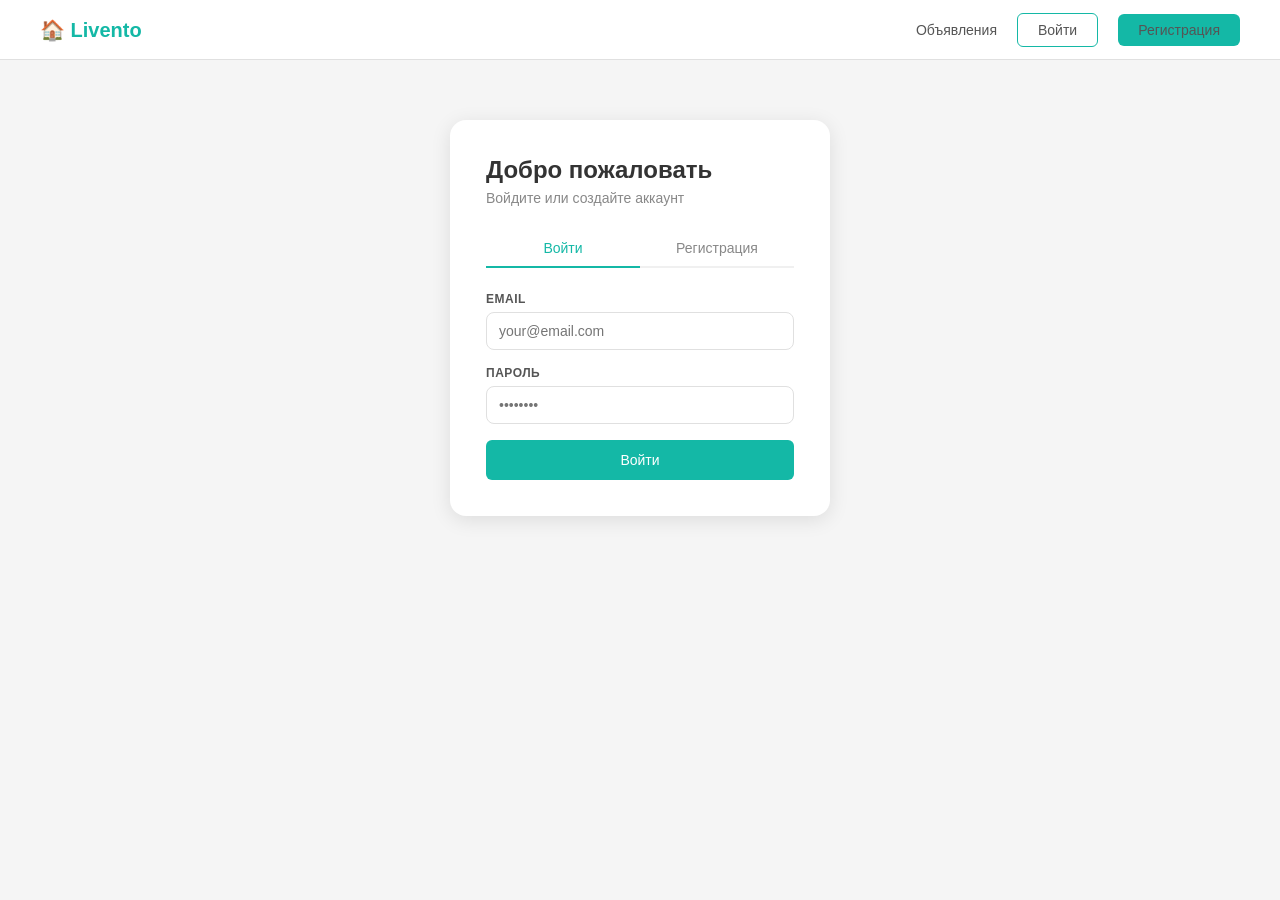
==== templates/auth.html @ 3b9d8dfd "Project Version 1.9 (Add frontend to improve project usability)" ====
<!DOCTYPE html>
<html lang="ru">
<head>
    <meta charset="UTF-8">
    <meta name="viewport" content="width=device-width, initial-scale=1.0">
    <title>Вход - Livento</title>
    <link rel="stylesheet" href="/static/css/style.css">
</head>
<body>

<nav>
    <a href="/" class="nav-logo">🏠 Livento</a>
    <div class="nav-links" id="nav-links"></div>
</nav>

<div class="auth-container">
    <div class="auth-card">
        <h2>Добро пожаловать</h2>
        <p>Войдите или создайте аккаунт</p>

        <div class="auth-tabs">
            <div class="auth-tab active" id="tab-login" onclick="switchTab('login')">Войти</div>
            <div class="auth-tab" id="tab-register" onclick="switchTab('register')">Регистрация</div>
        </div>

        <!-- LOGIN FORM -->
        <div id="form-login">
            <div class="form-group">
                <label>Email</label>
                <input type="email" id="login-email" placeholder="your@email.com">
            </div>
            <div class="form-group">
                <label>Пароль</label>
                <input type="password" id="login-password" placeholder="••••••••">
            </div>
            <button class="btn btn-primary" style="width:100%; padding:12px" onclick="login()">
                Войти
            </button>
        </div>

        <!-- REGISTER FORM -->
        <div id="form-register" style="display:none">
            <div class="form-group">
                <label>Email</label>
                <input type="email" id="reg-email" placeholder="your@email.com">
            </div>
            <div class="form-group">
                <label>Имя пользователя</label>
                <input type="text" id="reg-username" placeholder="username">
            </div>
            <div class="form-group">
                <label>Пароль</label>
                <input type="password" id="reg-password" placeholder="Минимум 8 символов">
            </div>
            <div class="form-group">
                <label>Телефон (необязательно)</label>
                <input type="tel" id="reg-phone" placeholder="+49 123 456789">
            </div>
            <div class="form-group">
                <label>Я хочу</label>
                <select id="reg-role">
                    <option value="tenant">Снимать жильё (арендатор)</option>
                    <option value="landlord">Сдавать жильё (арендодатель)</option>
                </select>
            </div>
            <button class="btn btn-primary" style="width:100%; padding:12px" onclick="register()">
                Создать аккаунт
            </button>
        </div>
    </div>
</div>

<div id="toast" class="toast"></div>

<script src="/static/js/main.js"></script>
<script>
    // если уже залогинен - на главную
    if (getUser()) location.href = '/';

    updateNav();

    // проверяем ?tab=register в URL
    const urlTab = new URLSearchParams(location.search).get('tab');
    if (urlTab === 'register') switchTab('register');

    function switchTab(tab) {
        document.getElementById('form-login').style.display = tab === 'login' ? 'block' : 'none';
        document.getElementById('form-register').style.display = tab === 'register' ? 'block' : 'none';
        document.getElementById('tab-login').classList.toggle('active', tab === 'login');
        document.getElementById('tab-register').classList.toggle('active', tab === 'register');
    }

    async function login() {
        const email = document.getElementById('login-email').value.trim();
        const password = document.getElementById('login-password').value;

        if (!email || !password) { toast('Заполните все поля', 'error'); return; }

        try {
            const user = await request(`${API}/auth/login/`, 'POST', { email, password });
            localStorage.setItem('user', JSON.stringify(user));
            toast('Вы вошли!', 'success');
            setTimeout(() => location.href = '/', 800);
        } catch(e) {
            const msg = e.non_field_errors?.[0] || e.detail || 'Неверный email или пароль';
            toast(msg, 'error');
        }
    }

    async function register() {
        const email = document.getElementById('reg-email').value.trim();
        const username = document.getElementById('reg-username').value.trim();
        const password = document.getElementById('reg-password').value;
        const phone = document.getElementById('reg-phone').value.trim();
        const role = document.getElementById('reg-role').value;

        if (!email || !username || !password) { toast('Заполните обязательные поля', 'error'); return; }

        try {
            const user = await request(`${API}/auth/register/`, 'POST', {
                email, username, password, phone, role
            });
            localStorage.setItem('user', JSON.stringify(user));
            toast('Аккаунт создан!', 'success');
            setTimeout(() => location.href = '/', 800);
        } catch(e) {
            const msg = e.email?.[0] || e.username?.[0] || e.password?.[0] || e.detail || 'Ошибка регистрации';
            toast(msg, 'error');
        }
    }

    // Enter для отправки форм
    document.addEventListener('keydown', (e) => {
        if (e.key === 'Enter') {
            const isLogin = document.getElementById('form-login').style.display !== 'none';
            isLogin ? login() : register();
        }
    });
</script>
</body>
</html>
---- static/css/style.css ----
* {
    margin: 0;
    padding: 0;
    box-sizing: border-box;
}

body {
    font-family: 'Segoe UI', sans-serif;
    background: #f5f5f5;
    color: #333;
}

/* NAV */
nav {
    background: #fff;
    border-bottom: 1px solid #e0e0e0;
    padding: 0 40px;
    display: flex;
    align-items: center;
    justify-content: space-between;
    height: 60px;
    position: sticky;
    top: 0;
    z-index: 100;
}

.nav-logo {
    font-size: 20px;
    font-weight: 700;
    color: #14b8a6;
    text-decoration: none;
}

.nav-links {
    display: flex;
    gap: 20px;
    align-items: center;
}

.nav-links a {
    text-decoration: none;
    color: #555;
    font-size: 14px;
    transition: color 0.2s;
}

.nav-links a:hover { color: #14b8a6; }

.btn {
    padding: 8px 20px;
    border-radius: 6px;
    border: none;
    cursor: pointer;
    font-size: 14px;
    font-weight: 500;
    transition: all 0.2s;
}

.btn-primary {
    background: #14b8a6;
    color: #fff;
}

.btn-primary:hover { background: #0d9488; }

.btn-outline {
    background: transparent;
    border: 1px solid #14b8a6;
    color: #14b8a6;
}

.btn-outline:hover {
    background: #14b8a6;
    color: #fff;
}

.btn-secondary {
    background: #f0f0f0;
    color: #333;
}

.btn-secondary:hover { background: #e0e0e0; }

/* HERO */
.hero {
    background: linear-gradient(135deg, #14b8a6 0%, #0d9488 100%);
    color: #fff;
    padding: 60px 40px;
    text-align: center;
}

.hero h1 {
    font-size: 36px;
    margin-bottom: 12px;
}

.hero p {
    font-size: 16px;
    opacity: 0.9;
    margin-bottom: 30px;
}

/* SEARCH BAR */
.search-bar {
    background: #fff;
    border-radius: 10px;
    padding: 16px 20px;
    display: flex;
    gap: 12px;
    max-width: 800px;
    margin: 0 auto;
    box-shadow: 0 4px 20px rgba(0,0,0,0.15);
}

.search-bar input, .search-bar select {
    flex: 1;
    border: 1px solid #e0e0e0;
    border-radius: 6px;
    padding: 8px 12px;
    font-size: 14px;
    outline: none;
}

.search-bar input:focus, .search-bar select:focus {
    border-color: #14b8a6;
}

/* MAIN CONTENT */
.container {
    max-width: 1200px;
    margin: 0 auto;
    padding: 40px 20px;
}

.section-title {
    font-size: 22px;
    font-weight: 600;
    margin-bottom: 24px;
    color: #222;
}

/* FILTERS */
.filters {
    background: #fff;
    border-radius: 10px;
    padding: 20px;
    margin-bottom: 24px;
    display: flex;
    gap: 12px;
    flex-wrap: wrap;
    align-items: center;
    box-shadow: 0 1px 4px rgba(0,0,0,0.08);
}

.filters input, .filters select {
    border: 1px solid #e0e0e0;
    border-radius: 6px;
    padding: 8px 12px;
    font-size: 13px;
    outline: none;
}

.filters input:focus, .filters select:focus {
    border-color: #14b8a6;
}

/* LISTINGS GRID */
.listings-grid {
    display: grid;
    grid-template-columns: repeat(auto-fill, minmax(300px, 1fr));
    gap: 24px;
}

.listing-card {
    background: #fff;
    border-radius: 12px;
    overflow: hidden;
    box-shadow: 0 1px 4px rgba(0,0,0,0.08);
    transition: transform 0.2s, box-shadow 0.2s;
    cursor: pointer;
    text-decoration: none;
    color: inherit;
    display: block;
}

.listing-card:hover {
    transform: translateY(-4px);
    box-shadow: 0 8px 24px rgba(0,0,0,0.12);
}

.listing-card-img {
    width: 100%;
    height: 180px;
    background: linear-gradient(135deg, #14b8a622, #14b8a644);
    display: flex;
    align-items: center;
    justify-content: center;
    font-size: 48px;
}

.listing-card-body {
    padding: 16px;
}

.listing-card-title {
    font-size: 16px;
    font-weight: 600;
    margin-bottom: 6px;
    white-space: nowrap;
    overflow: hidden;
    text-overflow: ellipsis;
}

.listing-card-location {
    font-size: 13px;
    color: #888;
    margin-bottom: 10px;
}

.listing-card-location span { margin-right: 4px; }

.listing-card-footer {
    display: flex;
    justify-content: space-between;
    align-items: center;
}

.listing-card-price {
    font-size: 18px;
    font-weight: 700;
    color: #14b8a6;
}

.listing-card-price span {
    font-size: 12px;
    font-weight: 400;
    color: #888;
}

.badge {
    font-size: 11px;
    padding: 3px 8px;
    border-radius: 20px;
    background: #f0f0f0;
    color: #555;
}

.badge-type {
    background: #14b8a622;
    color: #14b8a6;
}

/* DETAIL PAGE */
.detail-grid {
    display: grid;
    grid-template-columns: 2fr 1fr;
    gap: 30px;
}

.detail-img {
    width: 100%;
    height: 300px;
    background: linear-gradient(135deg, #14b8a622, #14b8a655);
    border-radius: 12px;
    display: flex;
    align-items: center;
    justify-content: center;
    font-size: 80px;
    margin-bottom: 24px;
}

.detail-title {
    font-size: 26px;
    font-weight: 700;
    margin-bottom: 8px;
}

.detail-location {
    color: #888;
    font-size: 14px;
    margin-bottom: 16px;
}

.detail-description {
    font-size: 15px;
    line-height: 1.6;
    color: #444;
    margin-bottom: 24px;
}

.detail-stats {
    display: flex;
    gap: 24px;
    margin-bottom: 24px;
}

.stat {
    text-align: center;
}

.stat-value {
    font-size: 22px;
    font-weight: 700;
    color: #14b8a6;
}

.stat-label {
    font-size: 12px;
    color: #888;
}

/* BOOKING CARD */
.booking-card {
    background: #fff;
    border-radius: 12px;
    padding: 24px;
    box-shadow: 0 2px 12px rgba(0,0,0,0.1);
    position: sticky;
    top: 80px;
}

.booking-card h3 {
    font-size: 20px;
    margin-bottom: 4px;
}

.booking-card .price {
    font-size: 24px;
    font-weight: 700;
    color: #14b8a6;
    margin-bottom: 20px;
}

.booking-card .price span {
    font-size: 14px;
    font-weight: 400;
    color: #888;
}

.form-group {
    margin-bottom: 16px;
}

.form-group label {
    display: block;
    font-size: 12px;
    font-weight: 600;
    color: #555;
    margin-bottom: 6px;
    text-transform: uppercase;
    letter-spacing: 0.5px;
}

.form-group input, .form-group select {
    width: 100%;
    border: 1px solid #e0e0e0;
    border-radius: 8px;
    padding: 10px 12px;
    font-size: 14px;
    outline: none;
}

.form-group input:focus, .form-group select:focus {
    border-color: #14b8a6;
}

.total-price {
    background: #f9f9f9;
    border-radius: 8px;
    padding: 12px;
    margin-bottom: 16px;
    display: flex;
    justify-content: space-between;
    font-size: 14px;
}

.total-price strong { color: #14b8a6; }

/* AUTH */
.auth-container {
    max-width: 420px;
    margin: 60px auto;
    padding: 0 20px;
}

.auth-card {
    background: #fff;
    border-radius: 16px;
    padding: 36px;
    box-shadow: 0 4px 20px rgba(0,0,0,0.1);
}

.auth-card h2 {
    font-size: 24px;
    margin-bottom: 6px;
}

.auth-card p {
    color: #888;
    font-size: 14px;
    margin-bottom: 24px;
}

.auth-tabs {
    display: flex;
    gap: 0;
    margin-bottom: 24px;
    border-bottom: 2px solid #f0f0f0;
}

.auth-tab {
    flex: 1;
    text-align: center;
    padding: 10px;
    cursor: pointer;
    font-size: 14px;
    font-weight: 500;
    color: #888;
    border-bottom: 2px solid transparent;
    margin-bottom: -2px;
    transition: all 0.2s;
}

.auth-tab.active {
    color: #14b8a6;
    border-bottom-color: #14b8a6;
}

/* REVIEWS */
.reviews-section { margin-top: 40px; }

.review-card {
    background: #fff;
    border-radius: 10px;
    padding: 16px;
    margin-bottom: 12px;
    box-shadow: 0 1px 4px rgba(0,0,0,0.06);
}

.review-header {
    display: flex;
    justify-content: space-between;
    margin-bottom: 8px;
}

.review-author { font-weight: 600; font-size: 14px; }

.stars { color: #f39c12; font-size: 14px; }

.review-text { font-size: 14px; color: #555; line-height: 1.5; }

/* LOADING & EMPTY */
.loading {
    text-align: center;
    padding: 60px;
    color: #888;
}

.empty {
    text-align: center;
    padding: 60px;
    color: #888;
}

.empty-icon { font-size: 48px; margin-bottom: 12px; }

/* TOAST */
.toast {
    position: fixed;
    bottom: 24px;
    right: 24px;
    background: #333;
    color: #fff;
    padding: 12px 20px;
    border-radius: 8px;
    font-size: 14px;
    z-index: 9999;
    opacity: 0;
    transform: translateY(10px);
    transition: all 0.3s;
}

.toast.show {
    opacity: 1;
    transform: translateY(0);
}

.toast.success { background: #27ae60; }
.toast.error { background: #14b8a6; }

/* MODAL */
.modal-overlay {
    position: fixed;
    inset: 0;
    background: rgba(0,0,0,0.5);
    z-index: 1000;
    display: flex;
    align-items: center;
    justify-content: center;
    opacity: 0;
    pointer-events: none;
    transition: opacity 0.2s;
}

.modal-overlay.show {
    opacity: 1;
    pointer-events: all;
}

.modal {
    background: #fff;
    border-radius: 16px;
    padding: 32px;
    width: 100%;
    max-width: 480px;
    margin: 20px;
    transform: scale(0.95);
    transition: transform 0.2s;
}

.modal-overlay.show .modal { transform: scale(1); }

.modal h3 { font-size: 20px; margin-bottom: 20px; }

.modal-footer {
    display: flex;
    gap: 12px;
    justify-content: flex-end;
    margin-top: 20px;
}

/* BACK LINK */
.back-link {
    display: inline-flex;
    align-items: center;
    gap: 6px;
    color: #888;
    text-decoration: none;
    font-size: 14px;
    margin-bottom: 20px;
    transition: color 0.2s;
}

.back-link:hover { color: #14b8a6; }

/* USER MENU */
.user-menu {
    position: relative;
}

.user-avatar {
    width: 36px;
    height: 36px;
    border-radius: 50%;
    background: #14b8a6;
    color: #fff;
    display: flex;
    align-items: center;
    justify-content: center;
    font-weight: 700;
    font-size: 14px;
    cursor: pointer;
}

.user-dropdown {
    position: absolute;
    right: 0;
    top: 44px;
    background: #fff;
    border-radius: 10px;
    box-shadow: 0 4px 20px rgba(0,0,0,0.15);
    min-width: 180px;
    padding: 8px 0;
    display: none;
}

.user-dropdown.show { display: block; }

.user-dropdown a {
    display: block;
    padding: 10px 16px;
    font-size: 14px;
    color: #333;
    text-decoration: none;
    transition: background 0.15s;
}

.user-dropdown a:hover { background: #f5f5f5; }

.user-dropdown hr { border: none; border-top: 1px solid #f0f0f0; margin: 4px 0; }
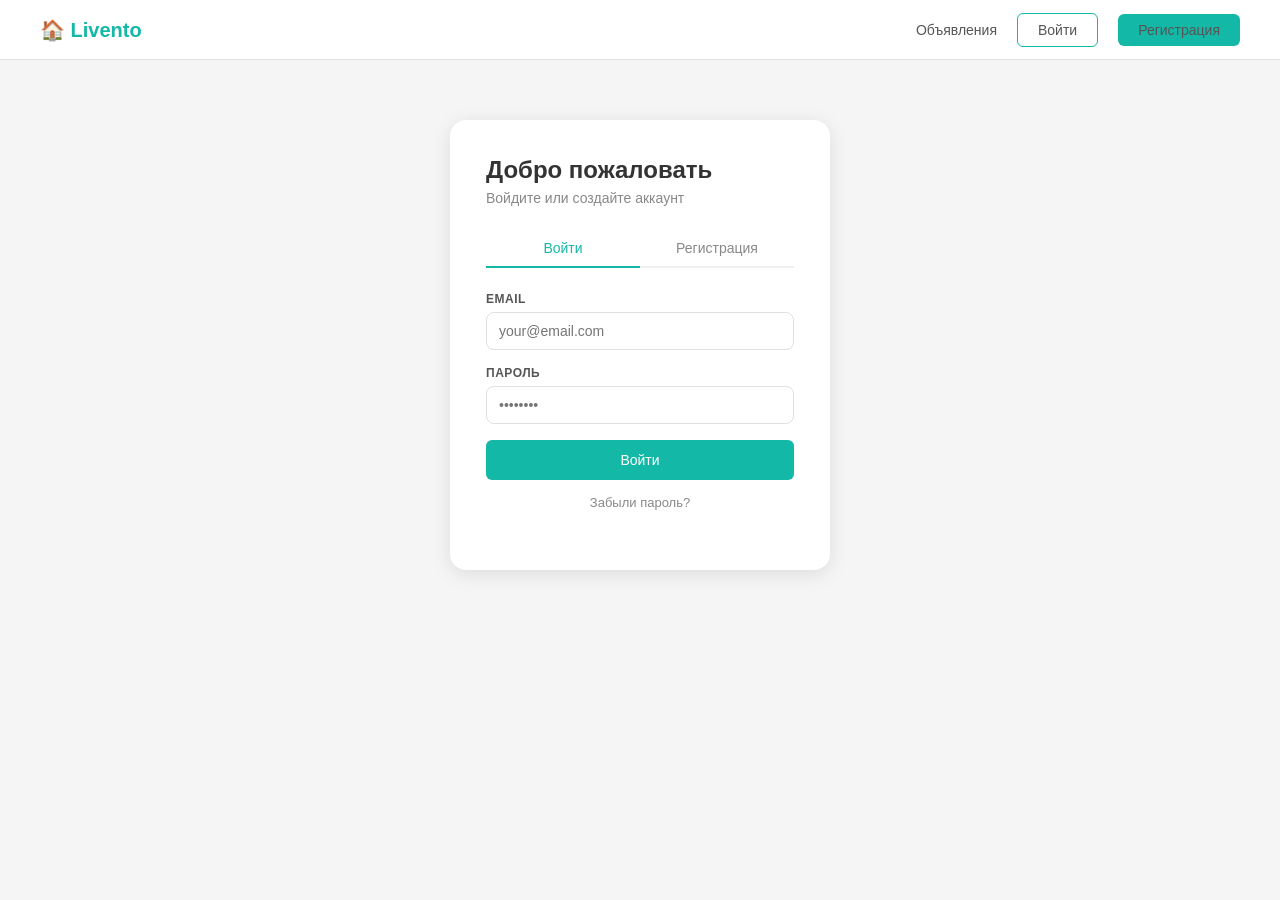
==== commit e8bdbbbe: "Project Version 2.7 (Final_Version_last)" ====
--- a/templates/auth.html
+++ b/templates/auth.html
@@ -36,6 +36,9 @@
             <button class="btn btn-primary" style="width:100%; padding:12px" onclick="login()">
                 Войти
             </button>
+            <p style="text-align:center; margin-top:14px;">
+                <a href="/reset-password/" style="color:#888; font-size:13px; text-decoration:none;">Забыли пароль?</a>
+            </p>
         </div>
 
         <!-- REGISTER FORM -->
